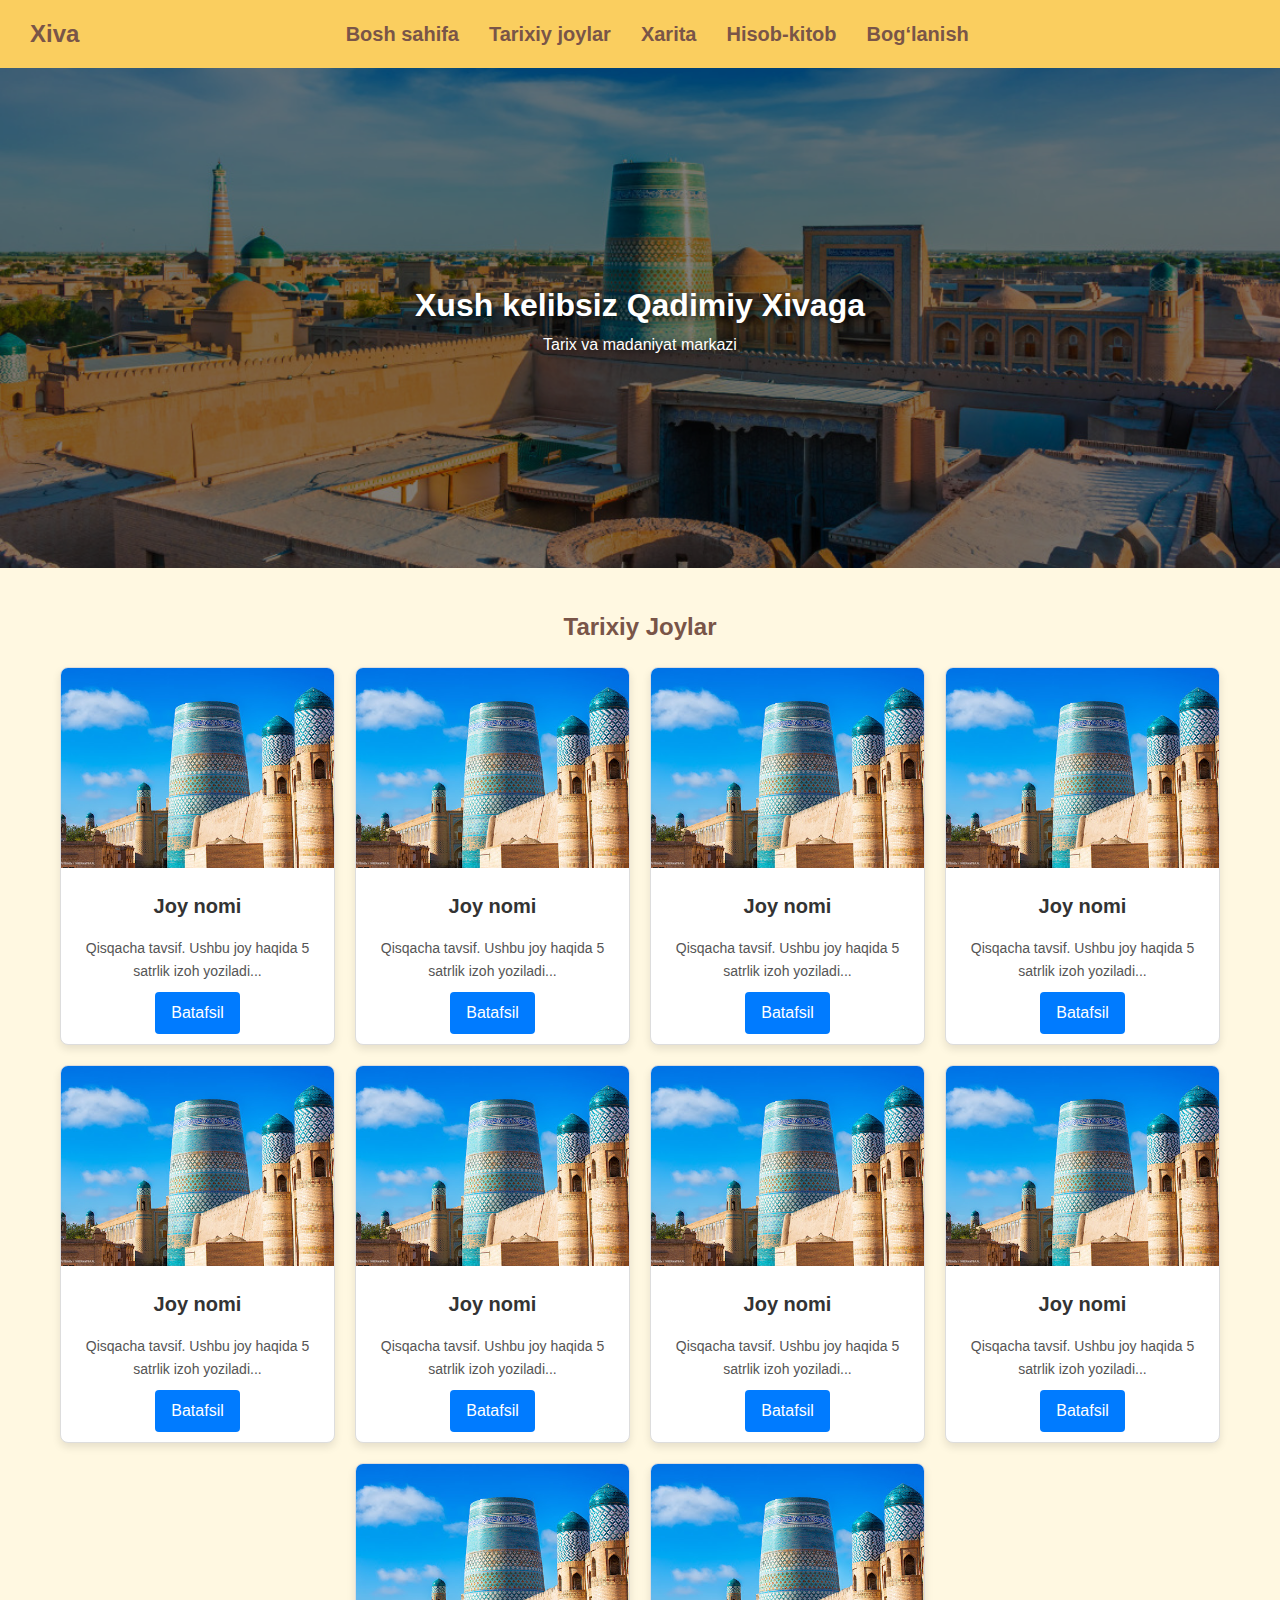
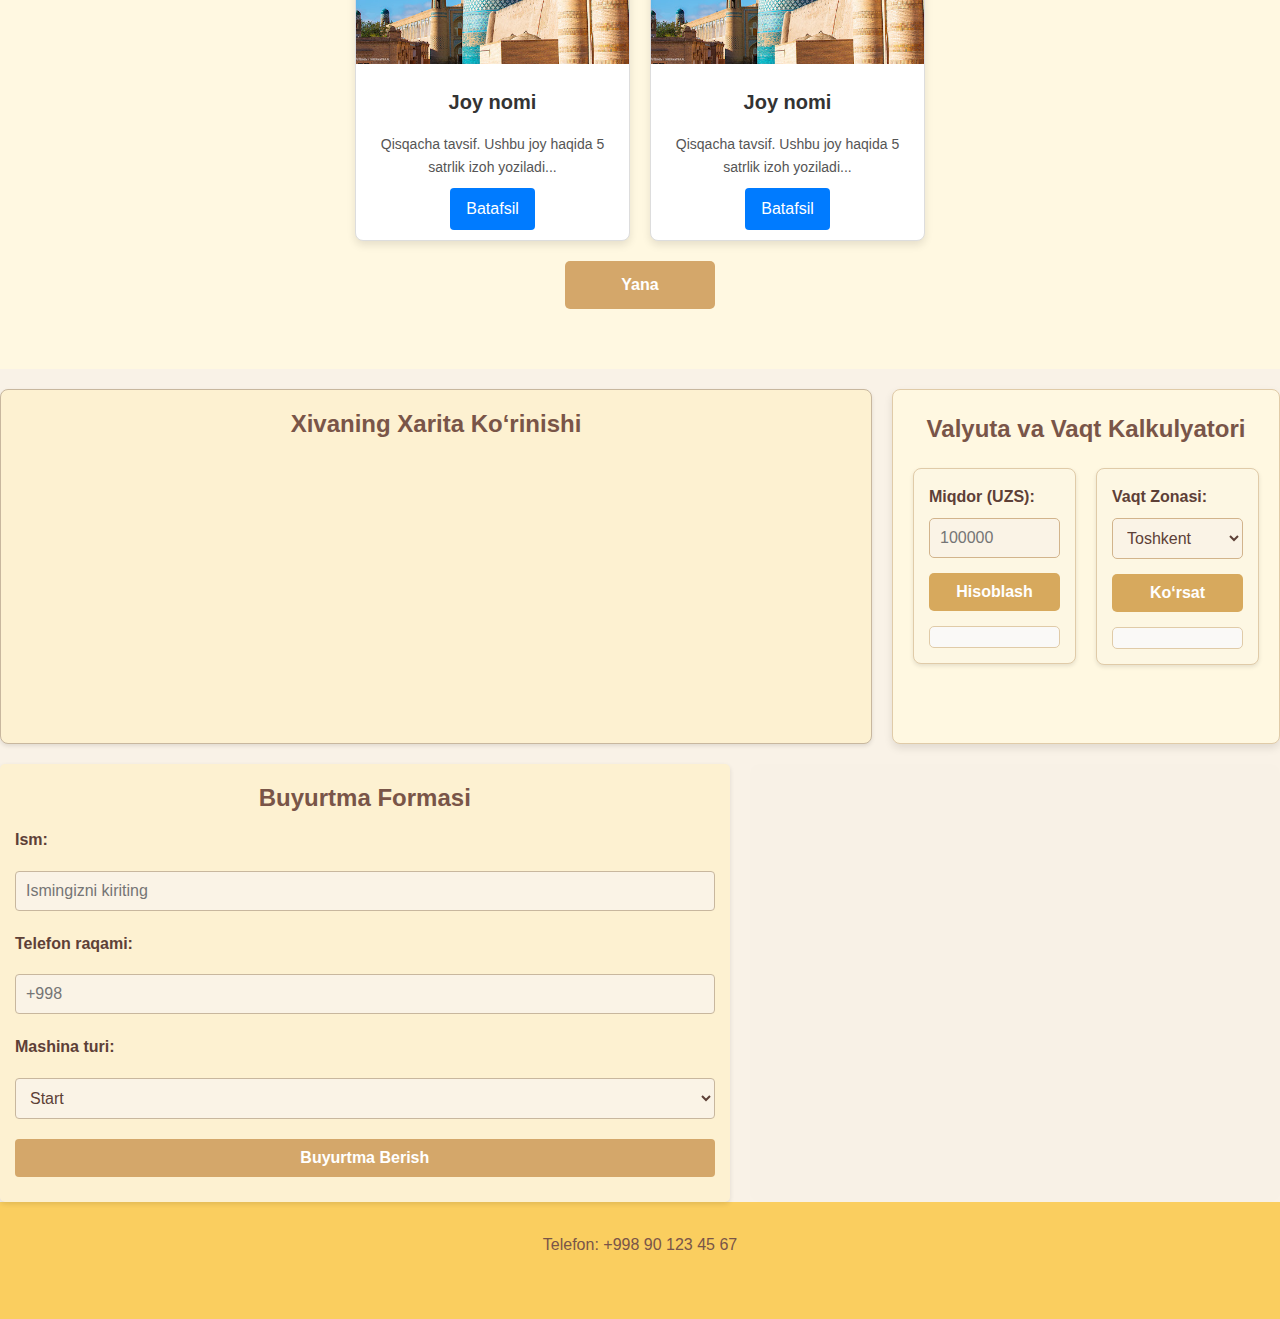
==== index.html @ 882d407c "first visible" ====
<!DOCTYPE html>
<html lang="uz">
  <head>
    <meta charset="UTF-8" />
    <meta name="viewport" content="width=device-width, initial-scale=1.0" />
    <link rel="stylesheet" href="style.css" />
    <title>Qadimiy Xiva</title>
    <link rel="stylesheet" href="./style.css" />
  </head>
  <body>
    <!-- Header Qism -->
    <header>
      <nav>
        <div class="logo">Xiva</div>
        <ul class="nav-links">
          <li><a href="#banner">Bosh sahifa</a></li>
          <li><a href="#cards">Tarixiy joylar</a></li>
          <li><a href="#map">Xarita</a></li>
          <li><a href="#calculator">Hisob-kitob</a></li>
          <li><a href="#footer">Bog‘lanish</a></li>
        </ul>
        <div class="icons">
          <i class="fa fa-facebook"></i>
          <i class="fa fa-instagram"></i>
        </div>
      </nav>
    </header>
    <!-- Header Tamom -->

    <!-- Banner Qismi -->
    <section id="banner">
      <!-- Carousel Wrapper -->
      <div class="carousel">
        <!-- Carousel Items -->
        <div class="carousel-item active">
          <img src="./assets/images/xiva-1.jpg" alt="Xiva" />
          <div class="carousel-caption">
            <h1>Xush kelibsiz Qadimiy Xivaga</h1>
            <p>Tarix va madaniyat markazi</p>
          </div>
        </div>

        <div class="carousel-item">
          <img src="./assets/images/xiva-5.jpg" alt="Xiva view 4" />
          <div class="carousel-caption">
            <h1>Xush kelibsiz Xiva Qadimiy va Maftunkor Shahar</h1>
            <p>
              Tarix va madaniyat markazi. Shaharning yuragi Ichan-Qal’a, bu joy
              UNESCOning Jahon merosi ro‘yxatiga kiritilgan bo‘lib, o‘zining
              minoralari, masjidlari, madrasalari va devorlari bilan maftun
              qiladi. Xivada qadimiy madaniyat va zamonaviylik uyg‘unlashgan,
              mehmonlar bu yerdan nafaqat tarixiy bilimlar, balki o‘ziga xos
              estetik zavq ham olishadi.
            </p>
          </div>
        </div>
      </div>
    </section>
    <!-- Banner Tamom -->

    <!-- Cards Qismi -->
    <section id="cards">
      <h2>Tarixiy Joylar</h2>
      <div class="card-container">
        <!-- Card 1 -->
        <div class="card">
          <img src="./assets/images/xiva-3.jpg" alt="Joy nomi" />
          <h3>Joy nomi</h3>
          <p>Qisqacha tavsif. Ushbu joy haqida 5 satrlik izoh yoziladi...</p>
          <a href="./card-detail.html">Batafsil</a>
        </div>
        <!-- Card 2 va boshqalar -->
        <div class="card">
          <img src="./assets/images/xiva-3.jpg" alt="Joy nomi" />
          <h3>Joy nomi</h3>
          <p>Qisqacha tavsif. Ushbu joy haqida 5 satrlik izoh yoziladi...</p>
          <a href="./card-detail.html">Batafsil</a>
        </div>

        <div class="card">
          <img src="./assets/images/xiva-3.jpg" alt="Joy nomi" />
          <h3>Joy nomi</h3>
          <p>Qisqacha tavsif. Ushbu joy haqida 5 satrlik izoh yoziladi...</p>
          <a href="./card-detail.html">Batafsil</a>
        </div>

        <div class="card">
          <img src="./assets/images/xiva-3.jpg" alt="Joy nomi" />
          <h3>Joy nomi</h3>
          <p>Qisqacha tavsif. Ushbu joy haqida 5 satrlik izoh yoziladi...</p>
          <a href="./card-detail.html">Batafsil</a>
        </div>

        <div class="card">
          <img src="./assets/images/xiva-3.jpg" alt="Joy nomi" />
          <h3>Joy nomi</h3>
          <p>Qisqacha tavsif. Ushbu joy haqida 5 satrlik izoh yoziladi...</p>
          <a href="./card-detail.html">Batafsil</a>
        </div>

        <div class="card">
          <img src="./assets/images/xiva-3.jpg" alt="Joy nomi" />
          <h3>Joy nomi</h3>
          <p>Qisqacha tavsif. Ushbu joy haqida 5 satrlik izoh yoziladi...</p>
          <a href="./card-detail.html">Batafsil</a>
        </div>

        <div class="card">
          <img src="./assets/images/xiva-3.jpg" alt="Joy nomi" />
          <h3>Joy nomi</h3>
          <p>Qisqacha tavsif. Ushbu joy haqida 5 satrlik izoh yoziladi...</p>
          <a href="./card-detail.html">Batafsil</a>
        </div>

        <div class="card">
          <img src="./assets/images/xiva-3.jpg" alt="Joy nomi" />
          <h3>Joy nomi</h3>
          <p>Qisqacha tavsif. Ushbu joy haqida 5 satrlik izoh yoziladi...</p>
          <a href="./card-detail.html">Batafsil</a>
        </div>

        <div class="card">
          <img src="./assets/images/xiva-3.jpg" alt="Joy nomi" />
          <h3>Joy nomi</h3>
          <p>Qisqacha tavsif. Ushbu joy haqida 5 satrlik izoh yoziladi...</p>
          <a href="./card-detail.html">Batafsil</a>
        </div>

        <div class="card">
          <img src="./assets/images/xiva-3.jpg" alt="Joy nomi" />
          <h3>Joy nomi</h3>
          <p>Qisqacha tavsif. Ushbu joy haqida 5 satrlik izoh yoziladi...</p>
          <a href="./card-detail.html">Batafsil</a>
        </div>
      </div>
      <button id="show-more">Yana</button>
    </section>
    <!-- Cards Tamom -->

    <!-- Xarita va calculator -->
    <section id="map-and-calculator">
      <div class="container">
        <!-- Xarita -->
        <div id="map">
          <h2>Xivaning Xarita Ko‘rinishi</h2>
          <div id="map-container">
            <iframe
              src="https://www.google.com/maps/embed?pb=!1m18!1m12!1m3!1d5513.283442222087!2d60.35425479281072!3d41.377187651826944!2m3!1f0!2f0!3f0!3m2!1i1024!2i768!4f13.1!3m3!1m2!1s0x41dfa411a8e50c73%3A0x3920d4663f44b9c6!2sIchan%20Qa&#39;la!5e1!3m2!1sru!2s!4v1733415281458!5m2!1sru!2s"
              width="840"
              height="280"
              style="border: 0"
              allowfullscreen=""
              loading="lazy"
              referrerpolicy="no-referrer-when-downgrade"
            ></iframe>
          </div>
        </div>

        <div class="calculator-container">
          <h2>Valyuta va Vaqt Kalkulyatori</h2>
          <div class="currency-time-wrapper">
            <!-- Valyuta Kalkulyatori -->
            <div class="currency-calculator">
              <label for="amount">Miqdor (UZS):</label>
              <input type="number" id="amount" placeholder="100000" />
              <button type="button" onclick="calculate()">Hisoblash</button>
              <p id="currency-result"></p>
            </div>

            <!-- Vaqt Kalkulyatori -->
            <div class="time-calculator">
              <label for="timezone">Vaqt Zonasi:</label>
              <select id="timezone">
                <option value="Tashkent">Toshkent</option>
                <option value="London">London</option>
                <option value="New_York">Nyu-York</option>
              </select>
              <button type="button" onclick="getTime()">Ko‘rsat</button>
              <p id="time-result"></p>
            </div>
          </div>
        </div>
      </div>
    </section>
    <!-- Xarita va calculator -->

    <!-- Forma -->
    <section class="content-wrapper">
      <div class="form-container">
        <h2>Buyurtma Formasi</h2>
        <form>
          <label for="name">Ism:</label>
          <input type="text" id="name" placeholder="Ismingizni kiriting" />

          <label for="phone">Telefon raqami:</label>
          <input type="tel" id="phone" placeholder="+998" />

          <label for="car-type">Mashina turi:</label>
          <select id="car-type">
            <option value="start">Start</option>
            <option value="comfort">Comfort</option>
          </select>

          <button type="submit">Buyurtma Berish</button>
        </form>
      </div>

      <!-- Reklama -->
      <div class="video-section">
        <iframe
          width="560"
          height="315"
          src="https://www.youtube.com/embed/CkBlQxN2wk0?si=2ftrpX9F3pJQ232G"
          title="YouTube video player"
          frameborder="0"
          allow="accelerometer; autoplay; clipboard-write; encrypted-media; gyroscope; picture-in-picture; web-share"
          referrerpolicy="strict-origin-when-cross-origin"
          allowfullscreen
        >
        </iframe>
      </div>
    </section>
    <!-- Forma tamom -->

    <!-- Footer Qismi -->
    <footer id="footer">
      <p>Telefon: +998 90 123 45 67</p>
      <div class="social-icons">
        <i class="fa fa-facebook"></i>
        <i class="fa fa-instagram"></i>
      </div>
    </footer>
    <!-- Footer Qismi -->

    <script src="./script.js"></script>
  </body>
</html>
---- style.css ----
/* Umumiy kod */
* {
  margin: 0;
  padding: 0;
  box-sizing: border-box;
}

body {
  font-family: "Arial", sans-serif;
  line-height: 1.6;
  color: #333;
  background-color: #f9f2e7;
}

a {
  text-decoration: none;
  color: #007bff;
}

a:hover {
  color: #0056b3;
  text-decoration: underline;
}

/* Header Kodi */
header {
  background: #face5f;
  color: white;
  padding: 15px 30px;
  box-shadow: 0 4px 6px rgba(0, 0, 0, 0.1);
}

nav {
  display: flex;
  align-items: center;
  justify-content: space-between;
}

.logo {
  font-size: 24px;
  font-weight: bold;
  color: #795548;
}

.nav-links {
  display: flex;
  list-style: none;
  gap: 30px;
  margin: 0;
  padding: 0;
}

.nav-links li a {
  text-decoration: none;
  color: #795548;
  font-weight: bold;
  font-size: 20px;
  transition: color 0.3s;
}

.nav-links li a:hover {
  color: #2c2c29; /* Yorqin oltin rang */
}

.icons {
  display: flex;
  gap: 15px;
}

.icons i {
  font-size: 20px;
  cursor: pointer;
  transition: color 0.3s;
}

.icons i:hover {
  color: #1d1d1c; /* Yorqin oltin rang */
}

/* Carusel kodi */

.carousel {
  position: relative;
  width: 100%;
  height: 500px;
  overflow: hidden;
}

.carousel-item {
  display: none;
  width: 100%;
  height: 100%;
  object-fit: cover;
}

.carousel-item.active {
  display: block;
}

.carousel img {
  width: 100%;
  height: 100%;
  object-fit: cover;
  filter: brightness(50%);
}

/* Caption Styling */
.carousel-caption {
  border-radius: 4px;
  font-style: normal;
  position: absolute;
  top: 50%;
  left: 50%;
  transform: translate(-50%, -50%);
  color: #fff;
  z-index: 10;
  text-align: center;
  text-shadow: 2px 2px 6px rgba(0, 0, 0, 0.8); /* Matnni ajratib ko‘rsatish uchun */
}

/* Carusel Tamom */

/* Cards kodi */
#cards {
  padding: 40px 20px;
  background-color: #fff8e1;
}

.card-container {
  display: flex;
  flex-wrap: wrap;
  gap: 20px;
  justify-content: center;
  margin-top: 20px;
}

.card {
  display: block;
  background: #fff;
  border: 1px solid #ddd;
  border-radius: 8px;
  overflow: hidden;
  box-shadow: 0 4px 8px rgba(0, 0, 0, 0.1);
  width: 275px;
  text-align: center;
  transition: transform 0.3s;
}

.card:hover {
  transform: scale(1.05);
}

.card img {
  width: 100%;
  height: 200px;
  object-fit: cover;
}

.card h3 {
  font-size: 20px;
  margin: 15px 0;
}

.card p {
  font-size: 14px;
  color: #555;
  padding: 0 10px;
}

.card a {
  display: inline-block;
  margin: 10px 0;
  padding: 8px 16px;
  background: #007bff;
  color: white;
  border-radius: 4px;
  transition: background 0.3s;
}

.card a:hover {
  background: #0056b3;
}

/* Xarita va Kalkulyator container */
#map-and-calculator {
  margin-bottom: 15px;
}

.container {
  display: flex;
  gap: 20px;
  justify-content: space-between;
  align-items: flex-start;
  height: 380px;
}

/* Xarita */
#map {
  flex: 1;
  background-color: #fdf1d1;
  border: 1px solid #c8b79e;
  border-radius: 8px;
  padding: 15px;
  box-shadow: 0 2px 4px rgba(0, 0, 0, 0.1);
  margin: 20px auto;
  height: 355px;
}

#map-and-calculator iframe {
  border-radius: 8px;
}

.calculator-container {
  padding: 20px;
  background-color: #fff8e1; /* Yorqin qum rangiga yaqin fon */
  border: 1px solid #e0cba8;
  border-radius: 8px;
  box-shadow: 0 4px 8px rgba(0, 0, 0, 0.1);
  max-width: 800px;
  height: 355px;
  margin: 20px auto;
}

/* Yonma-yon joylashish uchun flex */
.currency-time-wrapper {
  display: flex;
  gap: 20px; /* Ikki blok orasidagi masofa */
  height: 235px;
  justify-content: space-between;
  align-items: flex-start;
  margin-top: 20px;
}

/* Valyuta va vaqt kalkulyatori bloklari */
.currency-calculator,
.time-calculator {
  flex: 1; /* Teng kenglik */
  background-color: #fdf7e3; /* Engil qum rangi */
  padding: 15px;
  border: 1px solid #e0cba8;
  border-radius: 8px;
  box-shadow: 0 2px 4px rgba(0, 0, 0, 0.1);
}

/* Sarlavhalar */
h2 {
  text-align: center;
  color: #795548; /* Qum rangiga mos jigarrang matn */
}

/* Form elementlari */
label {
  display: block;
  margin-bottom: 8px;
  font-weight: bold;
  color: #5d4037;
}

input,
select,
button {
  width: 100%;
  padding: 10px;
  margin-bottom: 15px;
  font-size: 16px;
  border: 1px solid #d2b48c; /* Qum rangiga yaqin chegara */
  border-radius: 5px;
  background-color: #faf3e6;
  color: #5d4037;
}

button {
  cursor: pointer;
  background-color: #d7a95d;
  color: white;
  font-weight: bold;
  border: none;
  transition: background-color 0.3s ease;
}

button:hover {
  background-color: #bf8a35; /* Qoramtir qum rangi */
}

/* Natija paragraflari */
.calculator-container p {
  background-color: #faf9f7; /* Yorqin qum rangi */
  border: 1px solid #e0cba8;
  padding: 10px;
  border-radius: 5px;
  color: #5d4037;
  font-weight: bold;
  text-align: center;
}

/* Mobil qurilmalar uchun */
@media (max-width: 768px) {
  .currency-time-wrapper {
    flex-direction: column; /* Mobil uchun ustma-ust chiqadi */
  }
}

/* Forma */
.form-container {
  flex: 2; /* Yarim kenglik egallaydi */
  min-width: 300px; /* Juda kichiklashib qolmasligi uchun minimum kenglik */
  max-width: 57%; /* Maksimal yarim kenglik */
  background-color: #fdf1d1; /* Yengil qum rang */
  padding: 15px;
  border-radius: 5px;
  box-shadow: 0 2px 5px rgba(0, 0, 0, 0.1);
}

/* Forma elementlari */
.form-container h2 {
  color: #795548; /* Qum rangidan ilhomlangan quyuq tus */
  font-size: 24px;
  text-align: center;
  margin-bottom: 10px;
}

.form-container form {
  display: flex;
  flex-direction: column;
  gap: 10px;
}

.form-container form input,
.form-container form select,
.form-container form button {
  width: 100%;
  padding: 10px;
  margin-bottom: 10px;
  border: 1px solid #c8b79e;
  border-radius: 4px;
  font-size: 16px;
}

.form-container form button {
  background-color: #d4a76a;
  color: white;
  border: none;
  cursor: pointer;
  font-weight: bold;
  transition: background-color 0.3s ease;
}

.form-container form button:hover {
  background-color: #45a049;
}

/* Reklama kodi */
.content-wrapper {
  display: flex;
  gap: 20px; /* Forma va iframe o‘rtasidagi masofa */
}

.video-section {
  flex: 1; /* Forma yonida videoni moslashtirish uchun */
  display: flex;
  justify-content: center; /* Videoni markazga joylashtirish */
  align-items: center;
  background-color: #f8f1e6; /* Fon rangi */
  border-radius: 10px; /* Yantirak burchaklar */
  overflow: hidden;
}

.video-section iframe {
  width: 100%; /* Iframe kengligini belgilash */
  height: 300px; /* Balansli balandlik */
  max-width: 600px; /* Maksimal kenglik (ixtiyoriy) */
  border: none; /* Ramka yo‘q qilish */
}

/* Footer Kodi */
footer {
  background: #face5f;
  color: #795548;
  padding: 20px 0;
  text-align: center;
}

footer p {
  margin: 10px 0;
}

footer .social-icons i {
  margin: 0 10px;
  font-size: 20px;
  cursor: pointer;
  transition: color 0.3s;
}

footer .social-icons i:hover {
  color: #22221f;
}

/* Button va Animatsialar uchun */
#show-more {
  width: 150px;
  display: block;
  margin: 20px auto;
  padding: 15px 20px;
  background: #d4a76a;
  color: white;
  border: none;
  border-radius: 5px;
  cursor: pointer;
  font-size: 16px;
  transition: 0.3s;
}

#show-more:hover {
  background: #218838;
}
---- style.css ----
/* Umumiy kod */
* {
  margin: 0;
  padding: 0;
  box-sizing: border-box;
}

body {
  font-family: "Arial", sans-serif;
  line-height: 1.6;
  color: #333;
  background-color: #f9f2e7;
}

a {
  text-decoration: none;
  color: #007bff;
}

a:hover {
  color: #0056b3;
  text-decoration: underline;
}

/* Header Kodi */
header {
  background: #face5f;
  color: white;
  padding: 15px 30px;
  box-shadow: 0 4px 6px rgba(0, 0, 0, 0.1);
}

nav {
  display: flex;
  align-items: center;
  justify-content: space-between;
}

.logo {
  font-size: 24px;
  font-weight: bold;
  color: #795548;
}

.nav-links {
  display: flex;
  list-style: none;
  gap: 30px;
  margin: 0;
  padding: 0;
}

.nav-links li a {
  text-decoration: none;
  color: #795548;
  font-weight: bold;
  font-size: 20px;
  transition: color 0.3s;
}

.nav-links li a:hover {
  color: #2c2c29; /* Yorqin oltin rang */
}

.icons {
  display: flex;
  gap: 15px;
}

.icons i {
  font-size: 20px;
  cursor: pointer;
  transition: color 0.3s;
}

.icons i:hover {
  color: #1d1d1c; /* Yorqin oltin rang */
}

/* Carusel kodi */

.carousel {
  position: relative;
  width: 100%;
  height: 500px;
  overflow: hidden;
}

.carousel-item {
  display: none;
  width: 100%;
  height: 100%;
  object-fit: cover;
}

.carousel-item.active {
  display: block;
}

.carousel img {
  width: 100%;
  height: 100%;
  object-fit: cover;
  filter: brightness(50%);
}

/* Caption Styling */
.carousel-caption {
  border-radius: 4px;
  font-style: normal;
  position: absolute;
  top: 50%;
  left: 50%;
  transform: translate(-50%, -50%);
  color: #fff;
  z-index: 10;
  text-align: center;
  text-shadow: 2px 2px 6px rgba(0, 0, 0, 0.8); /* Matnni ajratib ko‘rsatish uchun */
}

/* Carusel Tamom */

/* Cards kodi */
#cards {
  padding: 40px 20px;
  background-color: #fff8e1;
}

.card-container {
  display: flex;
  flex-wrap: wrap;
  gap: 20px;
  justify-content: center;
  margin-top: 20px;
}

.card {
  display: block;
  background: #fff;
  border: 1px solid #ddd;
  border-radius: 8px;
  overflow: hidden;
  box-shadow: 0 4px 8px rgba(0, 0, 0, 0.1);
  width: 275px;
  text-align: center;
  transition: transform 0.3s;
}

.card:hover {
  transform: scale(1.05);
}

.card img {
  width: 100%;
  height: 200px;
  object-fit: cover;
}

.card h3 {
  font-size: 20px;
  margin: 15px 0;
}

.card p {
  font-size: 14px;
  color: #555;
  padding: 0 10px;
}

.card a {
  display: inline-block;
  margin: 10px 0;
  padding: 8px 16px;
  background: #007bff;
  color: white;
  border-radius: 4px;
  transition: background 0.3s;
}

.card a:hover {
  background: #0056b3;
}

/* Xarita va Kalkulyator container */
#map-and-calculator {
  margin-bottom: 15px;
}

.container {
  display: flex;
  gap: 20px;
  justify-content: space-between;
  align-items: flex-start;
  height: 380px;
}

/* Xarita */
#map {
  flex: 1;
  background-color: #fdf1d1;
  border: 1px solid #c8b79e;
  border-radius: 8px;
  padding: 15px;
  box-shadow: 0 2px 4px rgba(0, 0, 0, 0.1);
  margin: 20px auto;
  height: 355px;
}

#map-and-calculator iframe {
  border-radius: 8px;
}

.calculator-container {
  padding: 20px;
  background-color: #fff8e1; /* Yorqin qum rangiga yaqin fon */
  border: 1px solid #e0cba8;
  border-radius: 8px;
  box-shadow: 0 4px 8px rgba(0, 0, 0, 0.1);
  max-width: 800px;
  height: 355px;
  margin: 20px auto;
}

/* Yonma-yon joylashish uchun flex */
.currency-time-wrapper {
  display: flex;
  gap: 20px; /* Ikki blok orasidagi masofa */
  height: 235px;
  justify-content: space-between;
  align-items: flex-start;
  margin-top: 20px;
}

/* Valyuta va vaqt kalkulyatori bloklari */
.currency-calculator,
.time-calculator {
  flex: 1; /* Teng kenglik */
  background-color: #fdf7e3; /* Engil qum rangi */
  padding: 15px;
  border: 1px solid #e0cba8;
  border-radius: 8px;
  box-shadow: 0 2px 4px rgba(0, 0, 0, 0.1);
}

/* Sarlavhalar */
h2 {
  text-align: center;
  color: #795548; /* Qum rangiga mos jigarrang matn */
}

/* Form elementlari */
label {
  display: block;
  margin-bottom: 8px;
  font-weight: bold;
  color: #5d4037;
}

input,
select,
button {
  width: 100%;
  padding: 10px;
  margin-bottom: 15px;
  font-size: 16px;
  border: 1px solid #d2b48c; /* Qum rangiga yaqin chegara */
  border-radius: 5px;
  background-color: #faf3e6;
  color: #5d4037;
}

button {
  cursor: pointer;
  background-color: #d7a95d;
  color: white;
  font-weight: bold;
  border: none;
  transition: background-color 0.3s ease;
}

button:hover {
  background-color: #bf8a35; /* Qoramtir qum rangi */
}

/* Natija paragraflari */
.calculator-container p {
  background-color: #faf9f7; /* Yorqin qum rangi */
  border: 1px solid #e0cba8;
  padding: 10px;
  border-radius: 5px;
  color: #5d4037;
  font-weight: bold;
  text-align: center;
}

/* Mobil qurilmalar uchun */
@media (max-width: 768px) {
  .currency-time-wrapper {
    flex-direction: column; /* Mobil uchun ustma-ust chiqadi */
  }
}

/* Forma */
.form-container {
  flex: 2; /* Yarim kenglik egallaydi */
  min-width: 300px; /* Juda kichiklashib qolmasligi uchun minimum kenglik */
  max-width: 57%; /* Maksimal yarim kenglik */
  background-color: #fdf1d1; /* Yengil qum rang */
  padding: 15px;
  border-radius: 5px;
  box-shadow: 0 2px 5px rgba(0, 0, 0, 0.1);
}

/* Forma elementlari */
.form-container h2 {
  color: #795548; /* Qum rangidan ilhomlangan quyuq tus */
  font-size: 24px;
  text-align: center;
  margin-bottom: 10px;
}

.form-container form {
  display: flex;
  flex-direction: column;
  gap: 10px;
}

.form-container form input,
.form-container form select,
.form-container form button {
  width: 100%;
  padding: 10px;
  margin-bottom: 10px;
  border: 1px solid #c8b79e;
  border-radius: 4px;
  font-size: 16px;
}

.form-container form button {
  background-color: #d4a76a;
  color: white;
  border: none;
  cursor: pointer;
  font-weight: bold;
  transition: background-color 0.3s ease;
}

.form-container form button:hover {
  background-color: #45a049;
}

/* Reklama kodi */
.content-wrapper {
  display: flex;
  gap: 20px; /* Forma va iframe o‘rtasidagi masofa */
}

.video-section {
  flex: 1; /* Forma yonida videoni moslashtirish uchun */
  display: flex;
  justify-content: center; /* Videoni markazga joylashtirish */
  align-items: center;
  background-color: #f8f1e6; /* Fon rangi */
  border-radius: 10px; /* Yantirak burchaklar */
  overflow: hidden;
}

.video-section iframe {
  width: 100%; /* Iframe kengligini belgilash */
  height: 300px; /* Balansli balandlik */
  max-width: 600px; /* Maksimal kenglik (ixtiyoriy) */
  border: none; /* Ramka yo‘q qilish */
}

/* Footer Kodi */
footer {
  background: #face5f;
  color: #795548;
  padding: 20px 0;
  text-align: center;
}

footer p {
  margin: 10px 0;
}

footer .social-icons i {
  margin: 0 10px;
  font-size: 20px;
  cursor: pointer;
  transition: color 0.3s;
}

footer .social-icons i:hover {
  color: #22221f;
}

/* Button va Animatsialar uchun */
#show-more {
  width: 150px;
  display: block;
  margin: 20px auto;
  padding: 15px 20px;
  background: #d4a76a;
  color: white;
  border: none;
  border-radius: 5px;
  cursor: pointer;
  font-size: 16px;
  transition: 0.3s;
}

#show-more:hover {
  background: #218838;
}
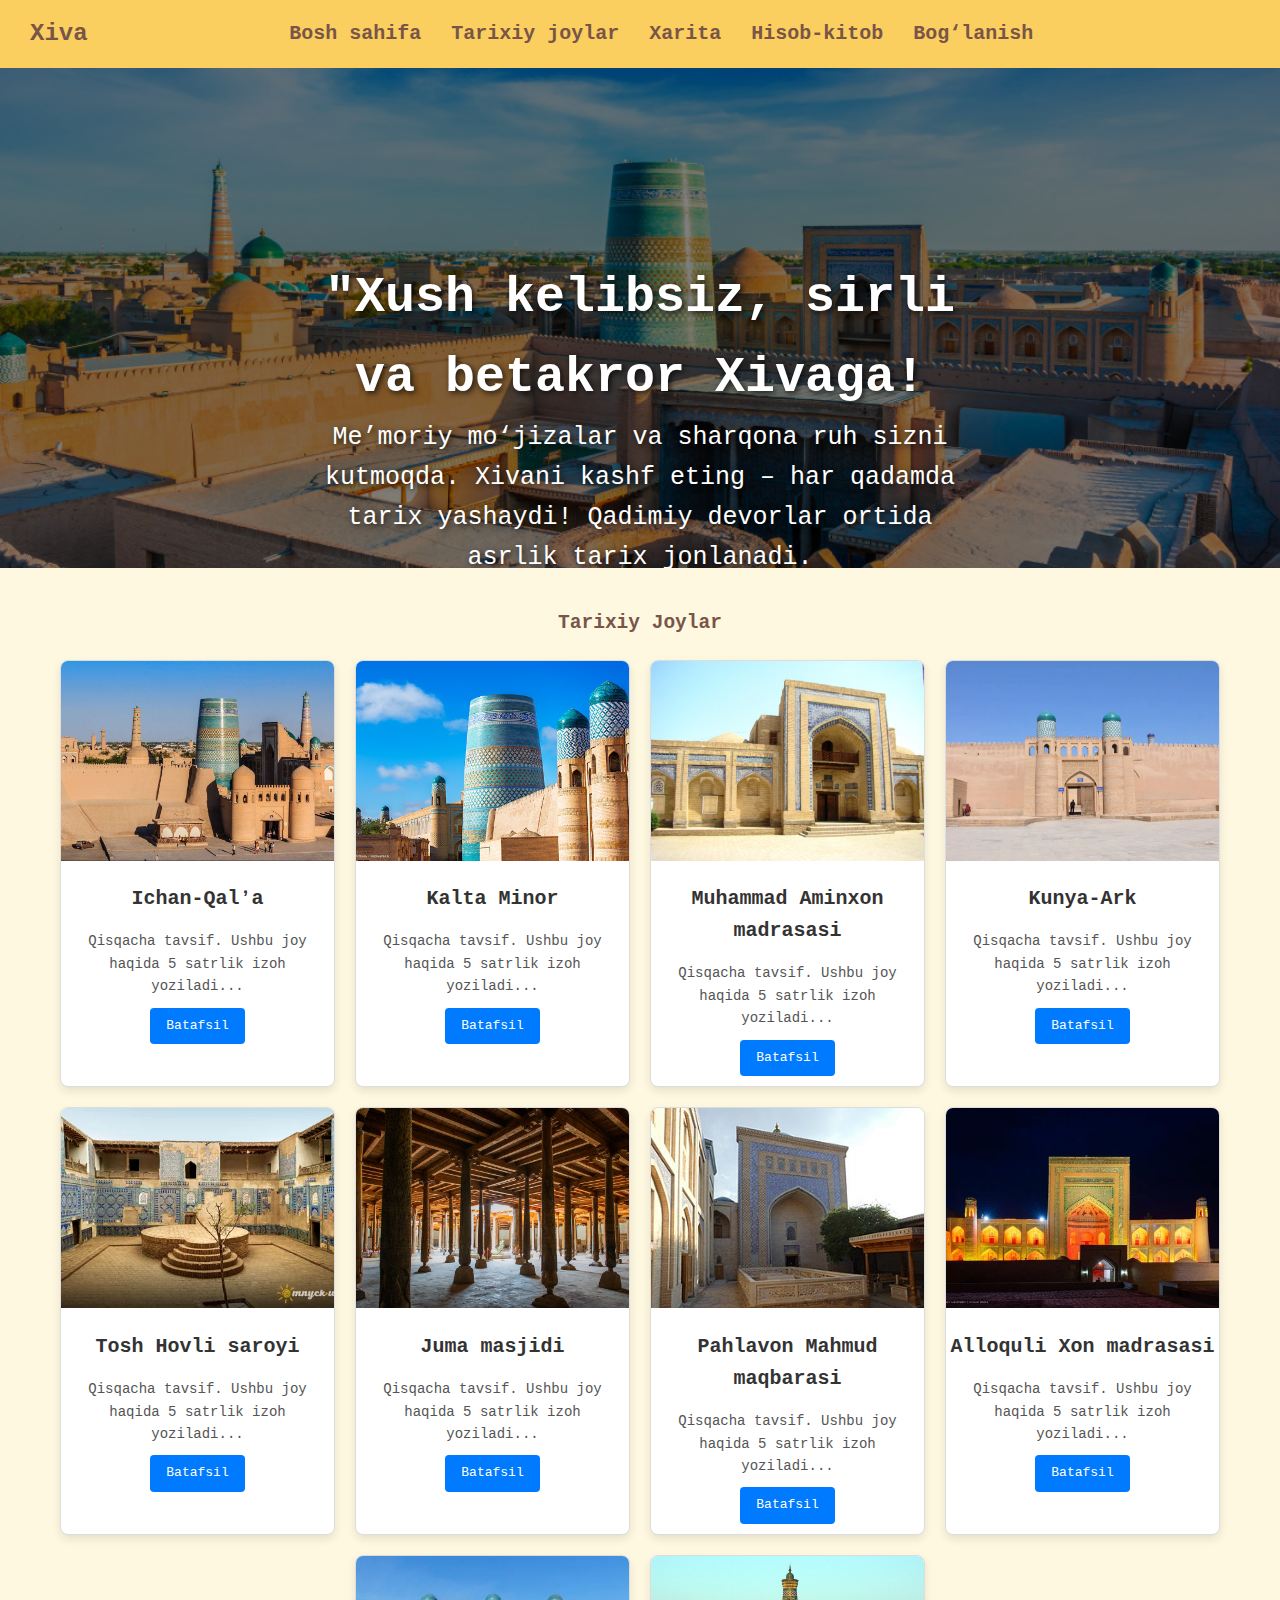
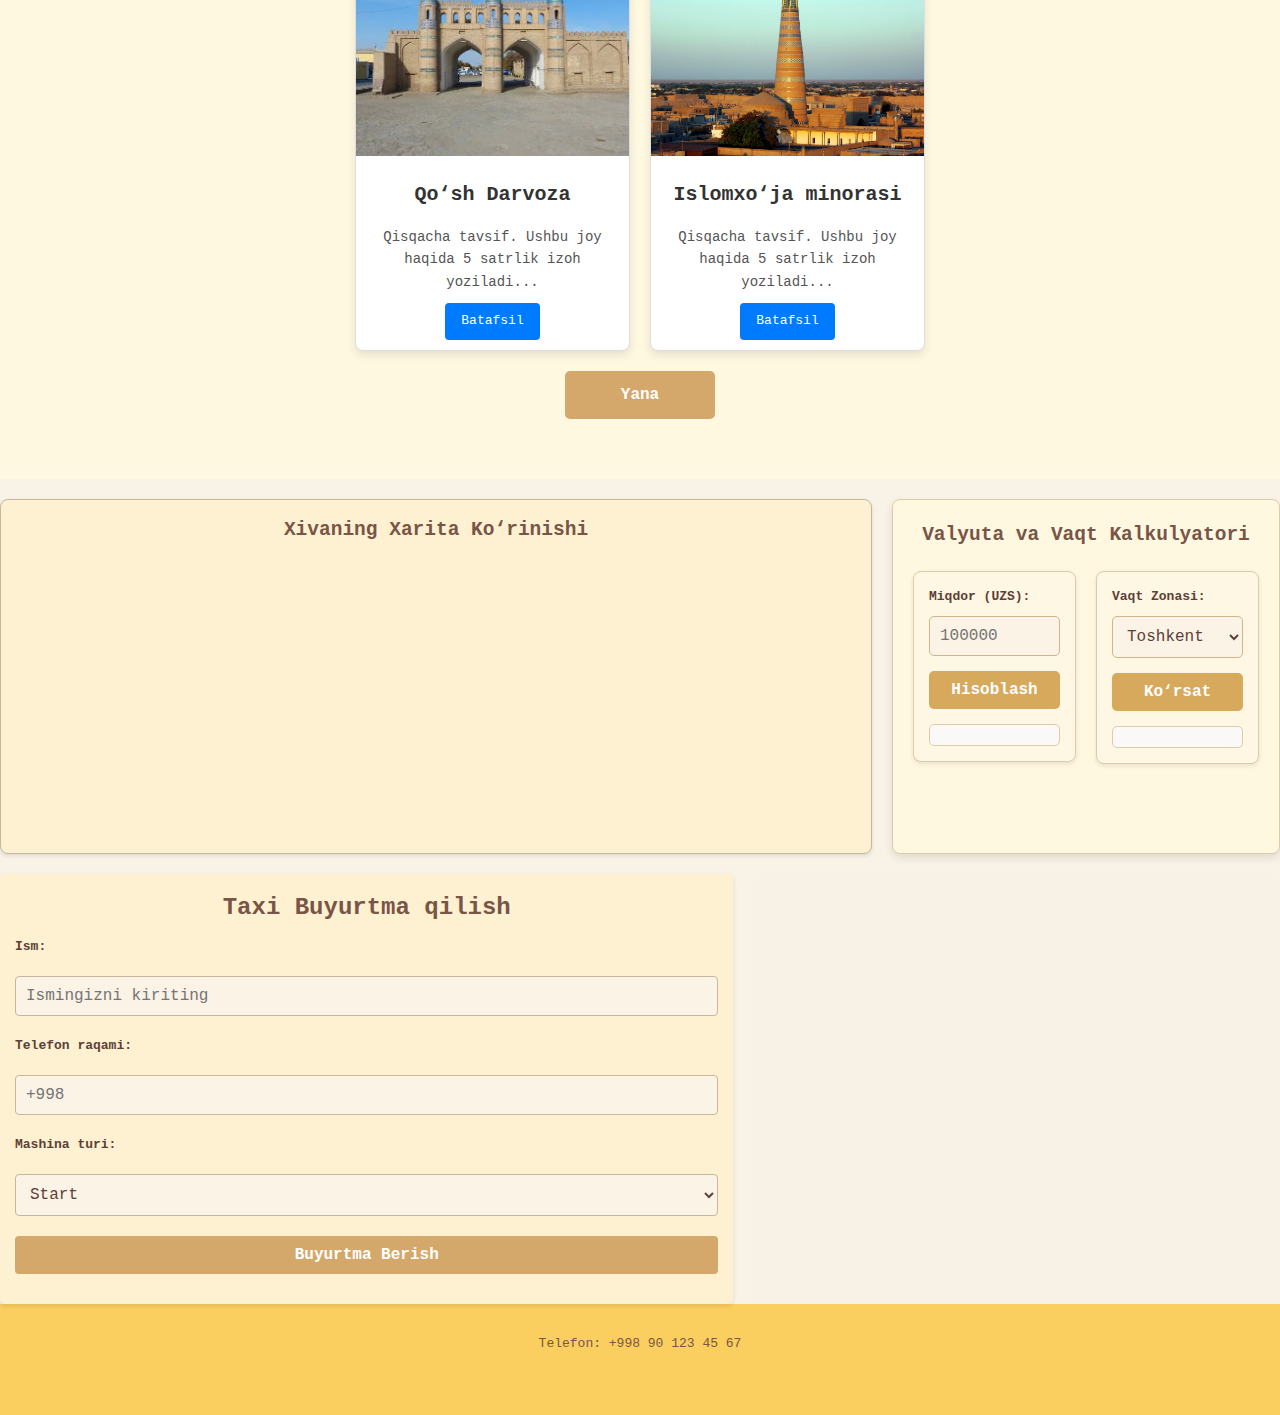
==== commit 391726fa: "cards qismi o'zgardi" ====
--- a/index.html
+++ b/index.html
@@ -9,7 +9,7 @@
   </head>
   <body>
     <!-- Header Qism -->
-    <header>
+    <header class="menu">
       <nav>
         <div class="logo">Xiva</div>
         <ul class="nav-links">
@@ -35,8 +35,12 @@
         <div class="carousel-item active">
           <img src="./assets/images/xiva-1.jpg" alt="Xiva" />
           <div class="carousel-caption">
-            <h1>Xush kelibsiz Qadimiy Xivaga</h1>
-            <p>Tarix va madaniyat markazi</p>
+            <h1>"Xush kelibsiz, sirli va betakror Xivaga!</h1>
+            <p>
+              Me’moriy mo‘jizalar va sharqona ruh sizni kutmoqda. Xivani kashf
+              eting – har qadamda tarix yashaydi! Qadimiy devorlar ortida asrlik
+              tarix jonlanadi.
+            </p>
           </div>
         </div>
 
@@ -64,73 +68,76 @@
       <div class="card-container">
         <!-- Card 1 -->
         <div class="card">
+          <img src="./assets/images/ichanqala.jpg" alt="Joy nomi" />
+          <h3>Ichan-Qalʼa</h3>
+          <p>Qisqacha tavsif. Ushbu joy haqida 5 satrlik izoh yoziladi...</p>
+          <a href="/cards/html/card-1.html">Batafsil</a>
+        </div>
+        <!-- Card 2 va boshqalar -->
+        <div class="card">
           <img src="./assets/images/xiva-3.jpg" alt="Joy nomi" />
-          <h3>Joy nomi</h3>
-          <p>Qisqacha tavsif. Ushbu joy haqida 5 satrlik izoh yoziladi...</p>
-          <a href="./card-detail.html">Batafsil</a>
-        </div>
-        <!-- Card 2 va boshqalar -->
-        <div class="card">
-          <img src="./assets/images/xiva-3.jpg" alt="Joy nomi" />
-          <h3>Joy nomi</h3>
-          <p>Qisqacha tavsif. Ushbu joy haqida 5 satrlik izoh yoziladi...</p>
-          <a href="./card-detail.html">Batafsil</a>
-        </div>
-
-        <div class="card">
-          <img src="./assets/images/xiva-3.jpg" alt="Joy nomi" />
-          <h3>Joy nomi</h3>
-          <p>Qisqacha tavsif. Ushbu joy haqida 5 satrlik izoh yoziladi...</p>
-          <a href="./card-detail.html">Batafsil</a>
-        </div>
-
-        <div class="card">
-          <img src="./assets/images/xiva-3.jpg" alt="Joy nomi" />
-          <h3>Joy nomi</h3>
-          <p>Qisqacha tavsif. Ushbu joy haqida 5 satrlik izoh yoziladi...</p>
-          <a href="./card-detail.html">Batafsil</a>
-        </div>
-
-        <div class="card">
-          <img src="./assets/images/xiva-3.jpg" alt="Joy nomi" />
-          <h3>Joy nomi</h3>
-          <p>Qisqacha tavsif. Ushbu joy haqida 5 satrlik izoh yoziladi...</p>
-          <a href="./card-detail.html">Batafsil</a>
-        </div>
-
-        <div class="card">
-          <img src="./assets/images/xiva-3.jpg" alt="Joy nomi" />
-          <h3>Joy nomi</h3>
-          <p>Qisqacha tavsif. Ushbu joy haqida 5 satrlik izoh yoziladi...</p>
-          <a href="./card-detail.html">Batafsil</a>
-        </div>
-
-        <div class="card">
-          <img src="./assets/images/xiva-3.jpg" alt="Joy nomi" />
-          <h3>Joy nomi</h3>
-          <p>Qisqacha tavsif. Ushbu joy haqida 5 satrlik izoh yoziladi...</p>
-          <a href="./card-detail.html">Batafsil</a>
-        </div>
-
-        <div class="card">
-          <img src="./assets/images/xiva-3.jpg" alt="Joy nomi" />
-          <h3>Joy nomi</h3>
-          <p>Qisqacha tavsif. Ushbu joy haqida 5 satrlik izoh yoziladi...</p>
-          <a href="./card-detail.html">Batafsil</a>
-        </div>
-
-        <div class="card">
-          <img src="./assets/images/xiva-3.jpg" alt="Joy nomi" />
-          <h3>Joy nomi</h3>
-          <p>Qisqacha tavsif. Ushbu joy haqida 5 satrlik izoh yoziladi...</p>
-          <a href="./card-detail.html">Batafsil</a>
-        </div>
-
-        <div class="card">
-          <img src="./assets/images/xiva-3.jpg" alt="Joy nomi" />
-          <h3>Joy nomi</h3>
-          <p>Qisqacha tavsif. Ushbu joy haqida 5 satrlik izoh yoziladi...</p>
-          <a href="./card-detail.html">Batafsil</a>
+          <h3>Kalta Minor</h3>
+          <p>Qisqacha tavsif. Ushbu joy haqida 5 satrlik izoh yoziladi...</p>
+          <a href="/cards/html/card-2.html">Batafsil</a>
+        </div>
+
+        <div class="card">
+          <img src="./assets/images/Muhammad aminxon.jpg" alt="Joy nomi" />
+          <h3>Muhammad Aminxon madrasasi</h3>
+          <p>Qisqacha tavsif. Ushbu joy haqida 5 satrlik izoh yoziladi...</p>
+          <a href="/cards/html/card-3.html">Batafsil</a>
+        </div>
+
+        <div class="card">
+          <img src="./assets/images/kunya-ark.webp" alt="Joy nomi" />
+          <h3>Kunya-Ark</h3>
+          <p>Qisqacha tavsif. Ushbu joy haqida 5 satrlik izoh yoziladi...</p>
+          <a href="/cards/html/card-4.html">Batafsil</a>
+        </div>
+
+        <div class="card">
+          <img
+            src="./assets/images/Toshhovli-haram-saroyi-rasmlari.webp"
+            alt="Joy nomi"
+          />
+          <h3>Tosh Hovli saroyi</h3>
+          <p>Qisqacha tavsif. Ushbu joy haqida 5 satrlik izoh yoziladi...</p>
+          <a href="/cards/html/card-5.html">Batafsil</a>
+        </div>
+
+        <div class="card">
+          <img src="./assets/images/Juma-masjid.jpg" alt="Joy nomi" />
+          <h3>Juma masjidi</h3>
+          <p>Qisqacha tavsif. Ushbu joy haqida 5 satrlik izoh yoziladi...</p>
+          <a href="./cards/html/card-6.html">Batafsil</a>
+        </div>
+
+        <div class="card">
+          <img src="./assets/images/Pahlovon mahmad.jpg" alt="Joy nomi" />
+          <h3>Pahlavon Mahmud maqbarasi</h3>
+          <p>Qisqacha tavsif. Ushbu joy haqida 5 satrlik izoh yoziladi...</p>
+          <a href="/cards/html/card-7.html">Batafsil</a>
+        </div>
+
+        <div class="card">
+          <img src="./assets/images/Alloqulixon.webp" alt="Joy nomi" />
+          <h3>Alloquli Xon madrasasi</h3>
+          <p>Qisqacha tavsif. Ushbu joy haqida 5 satrlik izoh yoziladi...</p>
+          <a href="./cards/html/card-8.html">Batafsil</a>
+        </div>
+
+        <div class="card">
+          <img src="./assets/images/qo'sh darvaza.webp" alt="Joy nomi" />
+          <h3>Qo‘sh Darvoza</h3>
+          <p>Qisqacha tavsif. Ushbu joy haqida 5 satrlik izoh yoziladi...</p>
+          <a href="./cards/html/card-9.html">Batafsil</a>
+        </div>
+
+        <div class="card">
+          <img src="./assets/images/Islom-Hoja_Minare.jpg" alt="Joy nomi" />
+          <h3>Islomxo‘ja minorasi</h3>
+          <p>Qisqacha tavsif. Ushbu joy haqida 5 satrlik izoh yoziladi...</p>
+          <a href="./cards/html/card-10.html">Batafsil</a>
         </div>
       </div>
       <button id="show-more">Yana</button>
@@ -187,7 +194,7 @@
     <!-- Forma -->
     <section class="content-wrapper">
       <div class="form-container">
-        <h2>Buyurtma Formasi</h2>
+        <h2>Taxi Buyurtma qilish</h2>
         <form>
           <label for="name">Ism:</label>
           <input type="text" id="name" placeholder="Ismingizni kiriting" />
--- a/style.css
+++ b/style.css
@@ -3,6 +3,7 @@
   margin: 0;
   padding: 0;
   box-sizing: border-box;
+  font-family: monospace;
 }
 
 body {
@@ -24,6 +25,8 @@
 
 /* Header Kodi */
 header {
+  position: relative;
+  width: 100%;
   background: #face5f;
   color: white;
   padding: 15px 30px;
@@ -108,8 +111,9 @@
 .carousel-caption {
   border-radius: 4px;
   font-style: normal;
+  font-size: 25px;
   position: absolute;
-  top: 50%;
+  top: 70%;
   left: 50%;
   transform: translate(-50%, -50%);
   color: #fff;
@@ -304,7 +308,7 @@
 .form-container {
   flex: 2; /* Yarim kenglik egallaydi */
   min-width: 300px; /* Juda kichiklashib qolmasligi uchun minimum kenglik */
-  max-width: 57%; /* Maksimal yarim kenglik */
+  max-width: 57.3%; /* Maksimal yarim kenglik */
   background-color: #fdf1d1; /* Yengil qum rang */
   padding: 15px;
   border-radius: 5px;
@@ -367,9 +371,10 @@
 
 .video-section iframe {
   width: 100%; /* Iframe kengligini belgilash */
-  height: 300px; /* Balansli balandlik */
-  max-width: 600px; /* Maksimal kenglik (ixtiyoriy) */
+  height: 430px; /* Balansli balandlik */
+  max-width: 620px; /* Maksimal kenglik (ixtiyoriy) */
   border: none; /* Ramka yo‘q qilish */
+  border-radius: 4px;
 }
 
 /* Footer Kodi */
--- a/style.css
+++ b/style.css
@@ -3,6 +3,7 @@
   margin: 0;
   padding: 0;
   box-sizing: border-box;
+  font-family: monospace;
 }
 
 body {
@@ -24,6 +25,8 @@
 
 /* Header Kodi */
 header {
+  position: relative;
+  width: 100%;
   background: #face5f;
   color: white;
   padding: 15px 30px;
@@ -108,8 +111,9 @@
 .carousel-caption {
   border-radius: 4px;
   font-style: normal;
+  font-size: 25px;
   position: absolute;
-  top: 50%;
+  top: 70%;
   left: 50%;
   transform: translate(-50%, -50%);
   color: #fff;
@@ -304,7 +308,7 @@
 .form-container {
   flex: 2; /* Yarim kenglik egallaydi */
   min-width: 300px; /* Juda kichiklashib qolmasligi uchun minimum kenglik */
-  max-width: 57%; /* Maksimal yarim kenglik */
+  max-width: 57.3%; /* Maksimal yarim kenglik */
   background-color: #fdf1d1; /* Yengil qum rang */
   padding: 15px;
   border-radius: 5px;
@@ -367,9 +371,10 @@
 
 .video-section iframe {
   width: 100%; /* Iframe kengligini belgilash */
-  height: 300px; /* Balansli balandlik */
-  max-width: 600px; /* Maksimal kenglik (ixtiyoriy) */
+  height: 430px; /* Balansli balandlik */
+  max-width: 620px; /* Maksimal kenglik (ixtiyoriy) */
   border: none; /* Ramka yo‘q qilish */
+  border-radius: 4px;
 }
 
 /* Footer Kodi */
